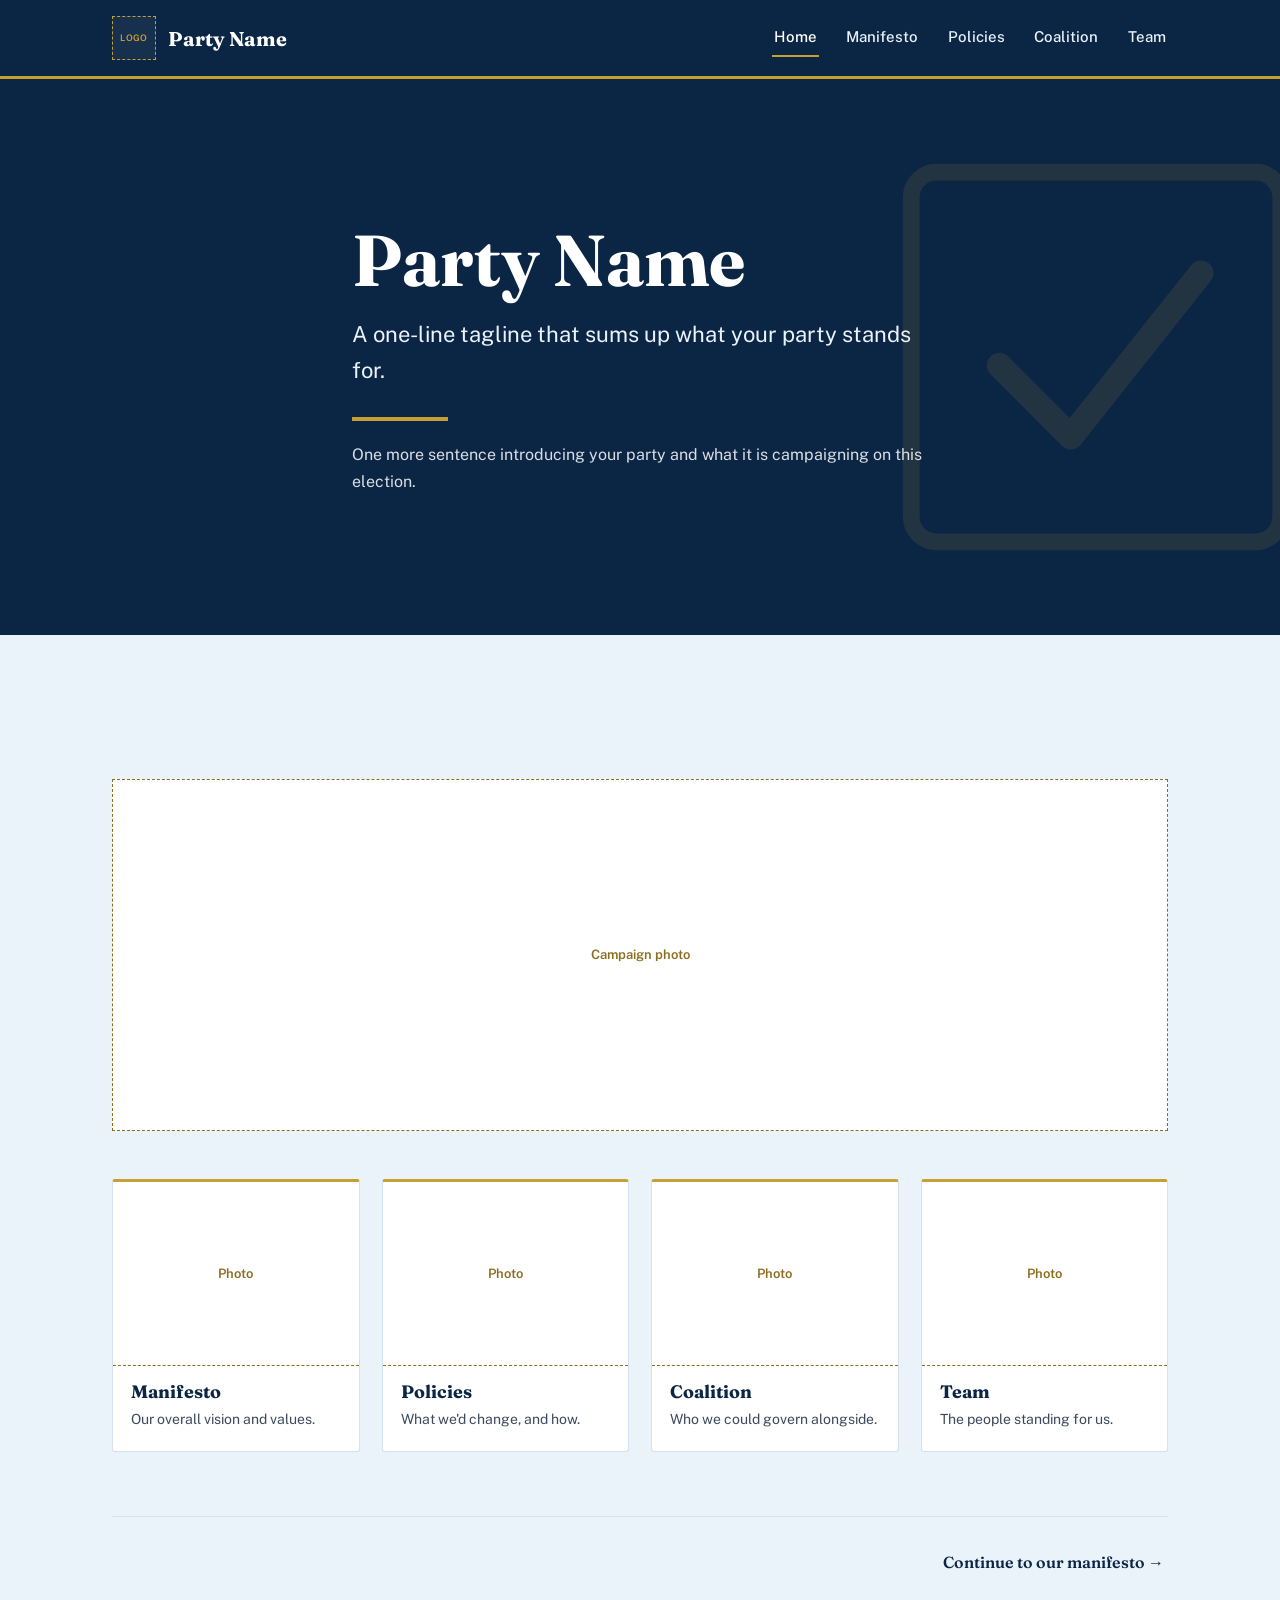
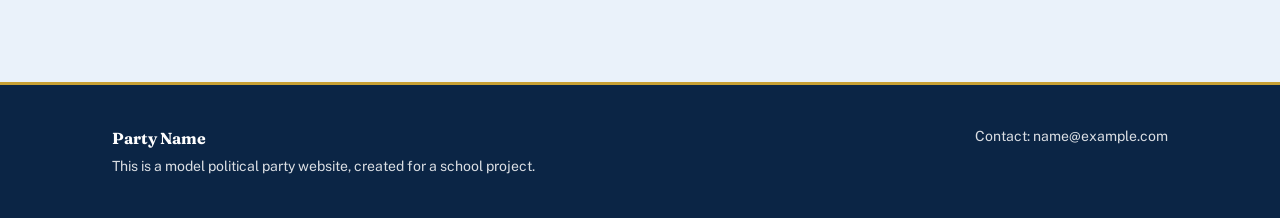
==== index.html @ 175b3098 "Add files via upload" ====
<!--
  ============================================================
  MODEL NEW ZEALAND POLITICAL PARTY WEBSITE — EDITING GUIDE
  ============================================================
  This site is now several small HTML files that share two
  files for design and behaviour:

    index.html        — Home (this file)
    manifesto.html     — Manifesto
    policies.html      — Policies
    coalition.html     — Potential coalition
    team.html          — Team
    styles.css         — colours, fonts and layout for every page
    script.js          — mobile menu, page-scroll animation

  All seven files need to sit in the same folder for the site to
  work (e.g. all seven in the root of your GitHub repository).

  HOW TO EDIT THIS SITE
  1. Open any of the five .html files above in GitHub's
     web-based editor (click the pencil icon on the file) or
     any text editor.
  2. Search for the word EDIT. Every comment starting with
     "EDIT:" sits just above a piece of placeholder text —
     type your real content over the placeholder text.
  3. Some blocks are marked "REPEATABLE". These can be copied
     and pasted to add more of the same thing (another team
     member, another coalition partner, another policy
     critique, another photo). Select the whole block named in
     the comment, copy it, paste the copy directly below the
     original, then edit the text inside your new copy.
  4. IMAGES: nothing is uploaded through the site itself. Every
     photo/logo placeholder is an empty src="" on an <img> tag.
     To add a real image, either:
       a) paste a direct image URL between the quotes, e.g.
          src="https://example.com/photo.jpg", or
       b) add an "images" folder to this same GitHub repository,
          upload your image file into it, and use a relative
          path, e.g. src="images/logo.png" or
          src="images/team/hana.jpg".
     If an image is left blank or fails to load, it is simply
     hidden (onerror="this.style.display='none'") so no broken
     image icon ever shows — the dashed placeholder frame
     underneath stays visible instead.
  5. Colours and fonts are set once, as CSS variables near the
     top of styles.css (search for :root) — change them there
     to re-theme every page at once.
  6. Do not rename the five .html files unless you also update
     the matching href="..." links in the navigation menu and
     in the "Continue to..." links at the bottom of each page —
     they are plain filenames, e.g. href="policies.html".
  ============================================================
-->
<!DOCTYPE html>
<html lang="en-NZ">
<head>
<meta charset="UTF-8">
<meta name="viewport" content="width=device-width, initial-scale=1.0">
<!-- EDIT: the text below appears in the browser tab -->
<title>Party Name — Model Political Party</title>
<!-- EDIT: short description of the site (not shown on the page itself) -->
<meta name="description" content="Model political party website, built for a school project.">
<link rel="preconnect" href="https://fonts.googleapis.com">
<link rel="preconnect" href="https://fonts.gstatic.com" crossorigin>
<link href="https://fonts.googleapis.com/css2?family=Fraunces:ital,opsz,wght@0,9..144,400;0,9..144,600;0,9..144,700;0,9..144,900;1,9..144,500&family=Public+Sans:wght@400;500;600;700&display=swap" rel="stylesheet">
<link rel="stylesheet" href="styles.css">
</head>
<body>
<a class="skip-link" href="#main">Skip to main content</a>

<!-- ============================================================
     NAVIGATION — identical block at the top of every page.
     EDIT the party name and logo once here, then copy this whole
     <header class="site-nav">...</header> block over the one in
     the other four pages so they all match.
     ============================================================ -->
<header class="site-nav">
  <div class="nav-inner">
    <a class="brand" href="index.html">
      <!-- EDIT: placeholder logo. Leave src="" blank, or add an
           image URL / relative path such as images/logo.png
           (see the image note at the top of this file). -->
      <div class="logo-frame">
        <span class="logo-fallback">LOGO</span>
        <img src="" alt="Party logo" onerror="this.style.display='none'">
      </div>
      <!-- EDIT: party name shown in the navigation bar -->
      <span class="brand-name">Party Name</span>
    </a>

    <button class="nav-toggle" type="button" aria-label="Toggle navigation menu" aria-expanded="false" aria-controls="primary-nav">
      <span class="bar"></span><span class="bar"></span><span class="bar"></span>
    </button>

    <nav aria-label="Main">
      <ul class="nav-links" id="primary-nav">
        <li><a href="index.html">Home</a></li>
        <li><a href="manifesto.html">Manifesto</a></li>
        <li><a href="policies.html">Policies</a></li>
        <li><a href="coalition.html">Coalition</a></li>
        <li><a href="team.html">Team</a></li>
      </ul>
    </nav>
  </div>
</header>

<main id="main">

  <!-- ==========================================================
       HERO
       ========================================================== -->
  <section class="hero">
    <svg class="hero-watermark" viewBox="0 0 100 100" aria-hidden="true">
      <rect x="6" y="6" width="88" height="88" rx="6" fill="none" stroke="currentColor" stroke-width="4"/>
      <path d="M27 52 L44 69 L75 30" fill="none" stroke="currentColor" stroke-width="6" stroke-linecap="round" stroke-linejoin="round"/>
    </svg>
    <div class="container hero-inner">
      <!-- EDIT: party name, shown large as the page headline -->
      <h1>Party Name</h1>
      <!-- EDIT: a one-line tagline summing up what your party stands for -->
      <p class="tagline">A one-line tagline that sums up what your party stands for.</p>
      <div class="hero-rule" aria-hidden="true"></div>
      <!-- EDIT: optional second line introducing the party and this election. Delete this paragraph if you don't need it. -->
      <p class="hero-sub">One more sentence introducing your party and what it is campaigning on this election.</p>
    </div>
  </section>

  <section class="section">
    <div class="container">
      <!-- EDIT: a wide campaign photo for the home page. See the
           image note at the top of this file. -->
      <div class="photo-frame page-banner reveal">
        <span class="frame-label">Campaign photo</span>
        <img src="" alt="Campaign photo" onerror="this.style.display='none'">
      </div>

      <!-- EDIT: this grid links to the site's other four pages.
           REPEATABLE BLOCK — if you add a whole new page to the
           site, copy one whole <a class="preview-card">...</a>
           block, paste it after the last one, then edit the
           link, image, title and one-line description inside it. -->
      <div class="preview-grid stagger">
        <a class="preview-card reveal" href="manifesto.html">
          <div class="photo-frame">
            <span class="frame-label">Photo</span>
            <img src="" alt="Manifesto photo" onerror="this.style.display='none'">
          </div>
          <div class="preview-body">
            <h3>Manifesto</h3>
            <p>Our overall vision and values.</p>
          </div>
        </a>
        <a class="preview-card reveal" href="policies.html">
          <div class="photo-frame">
            <span class="frame-label">Photo</span>
            <img src="" alt="Policies photo" onerror="this.style.display='none'">
          </div>
          <div class="preview-body">
            <h3>Policies</h3>
            <p>What we'd change, and how.</p>
          </div>
        </a>
        <a class="preview-card reveal" href="coalition.html">
          <div class="photo-frame">
            <span class="frame-label">Photo</span>
            <img src="" alt="Coalition photo" onerror="this.style.display='none'">
          </div>
          <div class="preview-body">
            <h3>Coalition</h3>
            <p>Who we could govern alongside.</p>
          </div>
        </a>
        <a class="preview-card reveal" href="team.html">
          <div class="photo-frame">
            <span class="frame-label">Photo</span>
            <img src="" alt="Team photo" onerror="this.style.display='none'">
          </div>
          <div class="preview-body">
            <h3>Team</h3>
            <p>The people standing for us.</p>
          </div>
        </a>
      </div>

      <nav class="page-flow" aria-label="Page navigation">
        <a class="next" href="manifesto.html">Continue to our manifesto &rarr;</a>
      </nav>
    </div>
  </section>

</main>

<!-- ============================================================
     FOOTER — identical block at the bottom of every page.
     ============================================================ -->
<footer class="site-footer">
  <div class="footer-inner">
    <div>
      <!-- EDIT: party name, repeated in the footer -->
      <strong>Party Name</strong>
      <!-- EDIT: short footer note -->
      <span>This is a model political party website, created for a school project.</span>
    </div>
    <div>
      <!-- EDIT: optional contact placeholder, or delete this line -->
      <span>Contact: name@example.com</span>
    </div>
  </div>
</footer>

<script src="script.js"></script>
</body>
</html>
---- styles.css ----
/* ==============================================================
   MODEL NZ POLITICAL PARTY WEBSITE — SHARED STYLES
   ==============================================================
   This one file controls the look of every page (index.html,
   manifesto.html, policies.html, coalition.html, team.html).
   Change a colour or font here and it updates the whole site.
   See index.html for the full content-editing guide.
   ============================================================== */

/* ---------- COLOUR & FONT VARIABLES ---------- */
:root{
  --navy: #0B2545;        /* primary dark navy — nav, hero, footer */
  --ink: #1B2A41;         /* body text colour */
  --gold: #C7A034;        /* accent gold — borders, icons, rules */
  --gold-dark: #8C6D1F;   /* deeper gold — text-safe on light backgrounds */
  --bg: #EAF2FA;          /* light blue page background */
  --panel: #FFFFFF;       /* white section / card background */
  --line: #D3E1F0;        /* subtle border colour on light backgrounds */
  --line-on-navy: rgba(255,255,255,0.22);
  --radius: 3px;
  --nav-height: 76px;
  --font-head: 'Fraunces', Georgia, serif;
  --font-body: 'Public Sans', Arial, sans-serif;
}

/* Smooth cross-fade when moving between pages (supporting browsers only —
   older browsers simply navigate instantly, nothing breaks). */
@view-transition{ navigation: auto; }
::view-transition-old(root), ::view-transition-new(root){
  animation-duration: 0.38s;
  animation-timing-function: cubic-bezier(.4,0,.2,1);
}

*{ box-sizing: border-box; }
html{ scroll-behavior: smooth; }
@media (prefers-reduced-motion: reduce){
  html{ scroll-behavior: auto; }
  *, *::before, *::after{
    animation-duration: 0.001ms !important;
    animation-iteration-count: 1 !important;
    transition-duration: 0.001ms !important;
    scroll-behavior: auto !important;
  }
  ::view-transition-old(root), ::view-transition-new(root){ animation: none !important; }
}

body{
  margin: 0;
  background: var(--bg);
  color: var(--ink);
  font-family: var(--font-body);
  font-size: 16px;
  line-height: 1.65;
}
h1,h2,h3,h4{ font-family: var(--font-head); color: var(--navy); margin: 0 0 0.5em; font-weight: 700; line-height: 1.15; }
p{ margin: 0 0 1em; }
a{ color: inherit; }
img{ max-width: 100%; display: block; }
ul{ margin: 0; }

:focus-visible{ outline: 2px solid var(--gold); outline-offset: 3px; }

.skip-link{
  position: absolute; left: -999px; top: 0;
  background: var(--navy); color: #fff; padding: 10px 18px;
  z-index: 1000; border-radius: 0 0 4px 0; font-weight: 600; text-decoration: none;
}
.skip-link:focus{ left: 0; }

section[id]{ scroll-margin-top: calc(var(--nav-height) + 14px); }

/* ---------- SCROLL-REVEAL (smooth fade/slide as content enters view) ---------- */
.reveal{ opacity: 0; transform: translateY(18px); transition: opacity .6s ease, transform .6s ease; }
.reveal.is-visible{ opacity: 1; transform: none; }
@media (prefers-reduced-motion: reduce){
  .reveal{ opacity: 1; transform: none; transition: none; }
}
/* staggered cascade for grids/lists — add class="stagger" to the container */
.stagger > .reveal:nth-child(1){ transition-delay: 0s; }
.stagger > .reveal:nth-child(2){ transition-delay: .07s; }
.stagger > .reveal:nth-child(3){ transition-delay: .14s; }
.stagger > .reveal:nth-child(4){ transition-delay: .21s; }
.stagger > .reveal:nth-child(5){ transition-delay: .28s; }
.stagger > .reveal:nth-child(6){ transition-delay: .35s; }

/* ============================================================
   NAVIGATION
   ============================================================ */
.site-nav{ position: sticky; top: 0; z-index: 100; background: var(--navy); border-bottom: 3px solid var(--gold); }
.nav-inner{
  max-width: 1120px; margin-inline: auto; padding-inline: clamp(20px,5vw,32px);
  height: var(--nav-height);
  display: flex; align-items: center; justify-content: space-between; gap: 16px;
}
.brand{ display: flex; align-items: center; gap: 12px; min-width: 0; text-decoration: none; }

.logo-frame{
  position: relative; width: 44px; height: 44px; flex: none;
  border: 1.5px dashed var(--gold);
  display: flex; align-items: center; justify-content: center;
  background: rgba(255,255,255,0.05);
}
.logo-frame .logo-fallback{ font-size: 9px; letter-spacing: 0.04em; color: var(--gold); font-weight: 600; }
.logo-frame img{ position: absolute; inset: 0; width: 100%; height: 100%; object-fit: contain; background: #fff; }

.brand-name{
  font-family: var(--font-head); font-weight: 700; color: #fff;
  font-size: clamp(16px,2.4vw,20px); white-space: nowrap; overflow: hidden; text-overflow: ellipsis;
}

.nav-toggle{ display: none; }

.nav-links{ list-style: none; display: flex; gap: clamp(10px,2vw,28px); margin: 0; padding: 0; }
.nav-links a{
  display: inline-block; text-decoration: none; color: #EAF2FA; font-weight: 500; font-size: 15px;
  padding: 6px 2px; border-bottom: 2px solid transparent; transition: border-color .2s ease, color .2s ease;
}
.nav-links a:hover, .nav-links a:focus-visible{ border-bottom-color: var(--gold); color: #fff; }
.nav-links a.current{ color: #fff; border-bottom-color: var(--gold); }

@media (max-width: 760px){
  .nav-toggle{
    display: flex; flex-direction: column; justify-content: center; align-items: center; gap: 5px;
    width: 36px; height: 36px; background: none; border: none; cursor: pointer; padding: 0;
  }
  .nav-toggle .bar{ width: 22px; height: 2px; background: #fff; display: block; transition: transform .2s ease, opacity .2s ease; }
  .nav-links{
    position: absolute; top: var(--nav-height); left: 0; right: 0;
    background: var(--navy); flex-direction: column; gap: 0;
    max-height: 0; overflow: hidden; border-bottom: 0 solid var(--gold);
    transition: max-height 0.3s ease;
  }
  .nav-links.open{ max-height: 360px; border-bottom-width: 3px; }
  .nav-links a{ display: block; padding: 14px clamp(20px,5vw,32px); border-bottom: 1px solid var(--line-on-navy); }
}

/* ============================================================
   SHARED LAYOUT / HEADINGS
   ============================================================ */
.section{ padding-block: clamp(56px,8vw,96px); }
.section-white{ background: var(--panel); }
.container{ max-width: 1120px; margin-inline: auto; padding-inline: clamp(20px,5vw,32px); }

.section-heading{ display: flex; align-items: center; gap: 12px; margin-bottom: 1.2em; }
.section-heading.spaced-top{ margin-top: 2.6em; }
.mark-icon{ width: 26px; height: 26px; color: var(--gold); flex: none; }
.section-heading h2{ margin: 0; font-size: clamp(24px,3.4vw,34px); }

/* ============================================================
   IMAGE PLACEHOLDER FRAMES
   (empty src="" + onerror hides broken-image icon — see index.html
   for how to add a real photo)
   ============================================================ */
.photo-frame{
  position: relative; background: var(--panel); border: 1.5px dashed var(--gold-dark);
  display: flex; align-items: center; justify-content: center; overflow: hidden;
}
.photo-frame .frame-label{ font-size: 13px; color: var(--gold-dark); font-weight: 600; text-align: center; padding: 0 10px; }
.photo-frame img{ position: absolute; inset: 0; width: 100%; height: 100%; object-fit: cover; transition: transform .5s ease; }
.photo-frame:hover img{ transform: scale(1.04); }

/* full-width banner used near the top of every content page */
.page-banner{ aspect-ratio: 21/7; margin-block: clamp(28px,5vw,48px); }
@media (max-width: 640px){ .page-banner{ aspect-ratio: 4/3; } }

/* small square/rectangle image used inside a card */
.card-media{ margin-bottom: 14px; }

/* ============================================================
   PAGE HEADER (top banner on every page except Home)
   ============================================================ */
.page-header{ position: relative; background: var(--navy); color: #fff; overflow: hidden; padding-block: clamp(44px,7vw,80px); }
.page-header .container{ display: flex; align-items: center; gap: 14px; }
.page-header .mark-icon{ color: var(--gold); width: 30px; height: 30px; }
.page-header h1{ color: #fff; margin: 0; font-size: clamp(30px,4.4vw,46px); }

/* ============================================================
   HERO (Home page only)
   ============================================================ */
.hero{ position: relative; background: var(--navy); color: #fff; overflow: hidden; padding-block: clamp(72px,12vw,140px); }
.hero-watermark{
  position: absolute; right: clamp(-30px,-2vw,10px); top: 50%; transform: translateY(-50%);
  width: clamp(220px,34vw,420px); height: auto; color: var(--gold); opacity: 0.12; pointer-events: none;
}
.hero-inner{ position: relative; max-width: 640px; }
.hero h1{ color: #fff; font-size: clamp(40px,7vw,72px); margin-bottom: 0.2em; }
.hero .tagline{ font-size: clamp(18px,2.4vw,22px); color: #EAF2FA; max-width: 46ch; margin-bottom: 1.3em; font-weight: 400; }
.hero-rule{ width: 96px; height: 4px; background: var(--gold); margin-bottom: 1.3em; }
.hero .hero-sub{ color: rgba(255,255,255,0.85); max-width: 58ch; font-size: 16px; margin-bottom: 0; }

/* ============================================================
   HOME — explore grid linking to the other pages
   ============================================================ */
.preview-grid{ display: grid; grid-template-columns: repeat(auto-fill,minmax(230px,1fr)); gap: 22px; }
.preview-card{
  display: block; text-decoration: none; color: inherit;
  background: var(--panel); border: 1px solid var(--line); border-top: 3px solid var(--gold);
  border-radius: var(--radius); overflow: hidden;
  transition: transform .25s ease, box-shadow .25s ease, border-color .25s ease;
}
.preview-card:hover, .preview-card:focus-visible{
  transform: translateY(-4px); box-shadow: 0 10px 24px rgba(11,37,69,0.14); border-top-color: var(--gold-dark);
}
.preview-card .photo-frame{ aspect-ratio: 4/3; border-width: 0 0 1px 0; border-radius: 0; }
.preview-card .preview-body{ padding: 16px 18px 20px; }
.preview-card h3{ font-size: 18px; margin-bottom: 0.3em; }
.preview-card p{ font-size: 14px; margin: 0; opacity: 0.85; }

/* ============================================================
   MANIFESTO
   ============================================================ */
.prose{ max-width: 68ch; border-left: 3px solid var(--gold); padding-left: clamp(16px,3vw,28px); margin-bottom: 2.4em; }
.prose p{ font-size: 17px; margin: 0; }

.manifesto-block{ display: flex; gap: clamp(20px,4vw,32px); align-items: center; margin-bottom: 2.6em; max-width: 78ch; }
.manifesto-block:nth-child(even){ flex-direction: row-reverse; }
.manifesto-block .manifesto-image{ flex: 0 0 38%; aspect-ratio: 4/3; margin: 0; }
.manifesto-block p{ flex: 1; margin: 0; font-size: 17px; }
@media (max-width: 700px){
  .manifesto-block, .manifesto-block:nth-child(even){ flex-direction: column; }
  .manifesto-block .manifesto-image{ flex: none; width: 100%; }
}

/* ============================================================
   POLICIES
   ============================================================ */
.critique-list{ display: grid; gap: 18px; margin-bottom: 0.5em; }
.critique{
  display: flex; flex-wrap: wrap; gap: 16px; align-items: flex-start;
  background: var(--bg); border: 1px solid var(--line); border-left: 4px solid var(--gold-dark);
  padding: 20px 24px; border-radius: var(--radius);
}
.critique .card-media{ width: 72px; height: 72px; flex: none; margin: 0; }
.critique .critique-body{ flex: 1 1 220px; min-width: 0; }
.critique-label{ font-weight: 700; color: var(--navy); font-size: 13px; margin-bottom: 0.2em; }
.critique-text{ margin-bottom: 1em; }
.critique-text:last-child{ margin-bottom: 0; }
@media (max-width: 480px){
  .critique .card-media{ width: 100%; height: auto; aspect-ratio: 16/9; }
}

.policy-card{ border: 1px solid var(--line); border-radius: var(--radius); background: var(--bg); overflow: hidden; margin-bottom: 20px; }
.policy-card .card-media{ margin: 0; border-radius: 0; border-width: 0 0 1px 0; aspect-ratio: 21/8; }
.policy-area summary{
  list-style: none; cursor: pointer; padding: 18px 24px;
  display: flex; align-items: center; justify-content: space-between; gap: 12px;
  font-family: var(--font-head); font-weight: 700; color: var(--navy); font-size: 19px;
}
.policy-area summary::-webkit-details-marker{ display: none; }
.policy-area summary .toggle-mark{ font-family: var(--font-body); font-size: 24px; color: var(--gold-dark); flex: none; line-height: 1; }
.policy-area summary .toggle-mark::after{ content: "+"; }
.policy-area[open] summary .toggle-mark::after{ content: "\2013"; }
.policy-area[open] summary{ border-bottom: 1px solid var(--line); }
.policy-content{ padding: 4px 24px 24px; }
.policy-content h4{
  font-family: var(--font-body); font-size: 14px; letter-spacing: 0.01em;
  color: var(--gold-dark); margin-top: 1.3em; margin-bottom: 0.3em; font-weight: 700;
}
.policy-content h4:first-of-type{ margin-top: 0.6em; }
.policy-content p{ font-size: 15.5px; }

/* ============================================================
   COALITION
   ============================================================ */
.coalition-grid{ display: grid; grid-template-columns: repeat(auto-fill,minmax(260px,1fr)); gap: 22px; }
.coalition-card{
  background: var(--panel); border: 1px solid var(--line); border-top: 3px solid var(--gold);
  padding: 22px 22px 24px; border-radius: var(--radius);
  transition: transform .25s ease, box-shadow .25s ease;
}
.coalition-card:hover{ transform: translateY(-3px); box-shadow: 0 10px 22px rgba(11,37,69,0.1); }
.coalition-card .card-media{ width: 64px; height: 64px; }
.coalition-card h3{ font-size: 19px; margin-bottom: 0.4em; }
.coalition-card p{ font-size: 15px; margin: 0; }

/* ============================================================
   TEAM
   ============================================================ */
.photo-strip{ display: flex; gap: 14px; overflow-x: auto; padding-bottom: 10px; margin-bottom: 3em; }
.strip-frame{ flex: none; width: clamp(140px,22vw,190px); }
.strip-frame .photo-frame{ aspect-ratio: 4/3; }
.frame-caption{ font-size: 12px; color: var(--navy); opacity: 0.7; margin-top: 6px; text-align: center; }

.team-grid{ display: grid; grid-template-columns: repeat(auto-fill,minmax(230px,1fr)); gap: 26px; }
.team-card{ background: var(--bg); border: 1px solid var(--line); padding: 20px; border-radius: var(--radius); transition: transform .25s ease, box-shadow .25s ease; }
.team-card:hover{ transform: translateY(-3px); box-shadow: 0 10px 22px rgba(11,37,69,0.1); }
.team-card .photo-frame{ aspect-ratio: 1/1; margin-bottom: 14px; }
.team-card h3{ font-size: 18px; margin-bottom: 0.15em; }
.team-card .role{ font-weight: 600; color: var(--gold-dark); font-size: 13px; margin-bottom: 0.6em; }
.team-card .bio{ font-size: 14.5px; margin: 0; }

/* ============================================================
   PAGE FLOW (prev / next links at the bottom of each page)
   ============================================================ */
.page-flow{
  display: flex; justify-content: space-between; gap: 16px; flex-wrap: wrap;
  margin-top: clamp(40px,6vw,64px); padding-top: 24px; border-top: 1px solid var(--line);
}
.page-flow a{
  text-decoration: none; color: var(--navy); font-weight: 600; font-family: var(--font-head); font-size: 16px;
  padding: 8px 4px; border-bottom: 2px solid transparent; transition: border-color .2s ease, color .2s ease;
}
.page-flow a:hover, .page-flow a:focus-visible{ border-bottom-color: var(--gold); color: var(--gold-dark); }
.page-flow .next{ margin-left: auto; text-align: right; }

/* ============================================================
   FOOTER
   ============================================================ */
.site-footer{ background: var(--navy); color: rgba(255,255,255,0.85); padding-block: 40px; border-top: 3px solid var(--gold); }
.footer-inner{
  max-width: 1120px; margin-inline: auto; padding-inline: clamp(20px,5vw,32px);
  display: flex; flex-wrap: wrap; justify-content: space-between; gap: 14px; font-size: 14px;
}
.footer-inner strong{ display: block; color: #fff; font-family: var(--font-head); font-size: 16px; margin-bottom: 4px; }
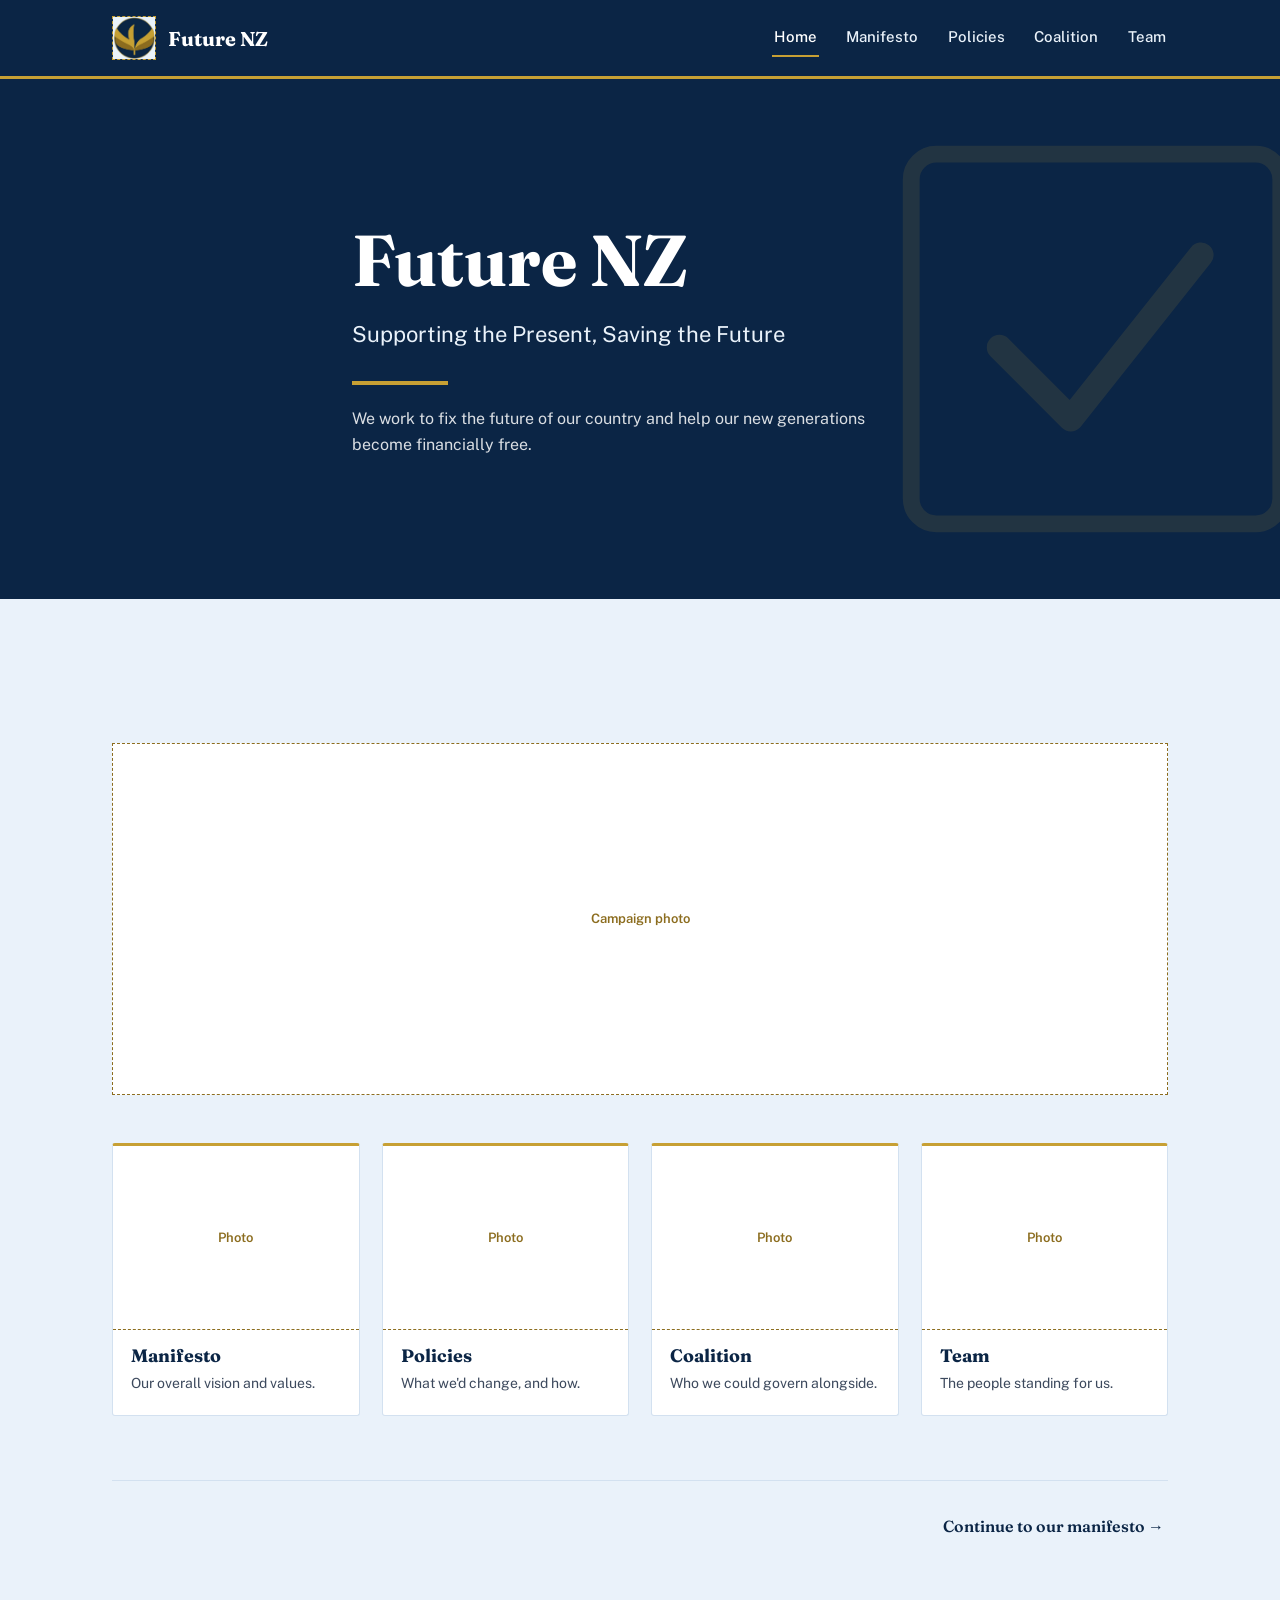
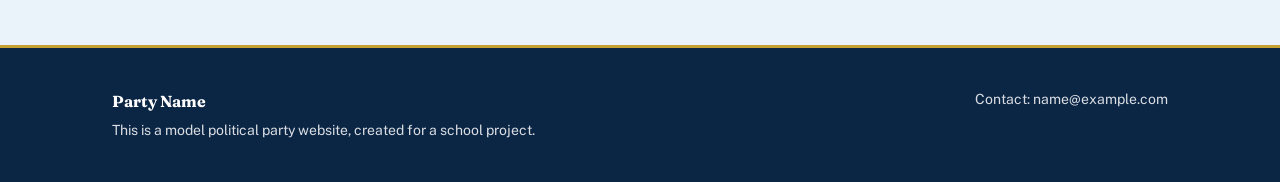
==== commit fe5f9615: "Update party name and tagline in index.html" ====
--- a/index.html
+++ b/index.html
@@ -82,10 +82,10 @@
            (see the image note at the top of this file). -->
       <div class="logo-frame">
         <span class="logo-fallback">LOGO</span>
-        <img src="" alt="Party logo" onerror="this.style.display='none'">
+        <img src="Screenshot 2026-09-14 173717.png" alt="Party logo" onerror="this.style.display='none'">
       </div>
       <!-- EDIT: party name shown in the navigation bar -->
-      <span class="brand-name">Party Name</span>
+      <span class="brand-name">Future NZ</span>
     </a>
 
     <button class="nav-toggle" type="button" aria-label="Toggle navigation menu" aria-expanded="false" aria-controls="primary-nav">
@@ -116,12 +116,12 @@
     </svg>
     <div class="container hero-inner">
       <!-- EDIT: party name, shown large as the page headline -->
-      <h1>Party Name</h1>
+      <h1>Future NZ</h1>
       <!-- EDIT: a one-line tagline summing up what your party stands for -->
-      <p class="tagline">A one-line tagline that sums up what your party stands for.</p>
+      <p class="tagline">Supporting the Present, Saving the Future</p>
       <div class="hero-rule" aria-hidden="true"></div>
       <!-- EDIT: optional second line introducing the party and this election. Delete this paragraph if you don't need it. -->
-      <p class="hero-sub">One more sentence introducing your party and what it is campaigning on this election.</p>
+      <p class="hero-sub">We work to fix the future of our country and help our new generations become financially free.</p>
     </div>
   </section>
 
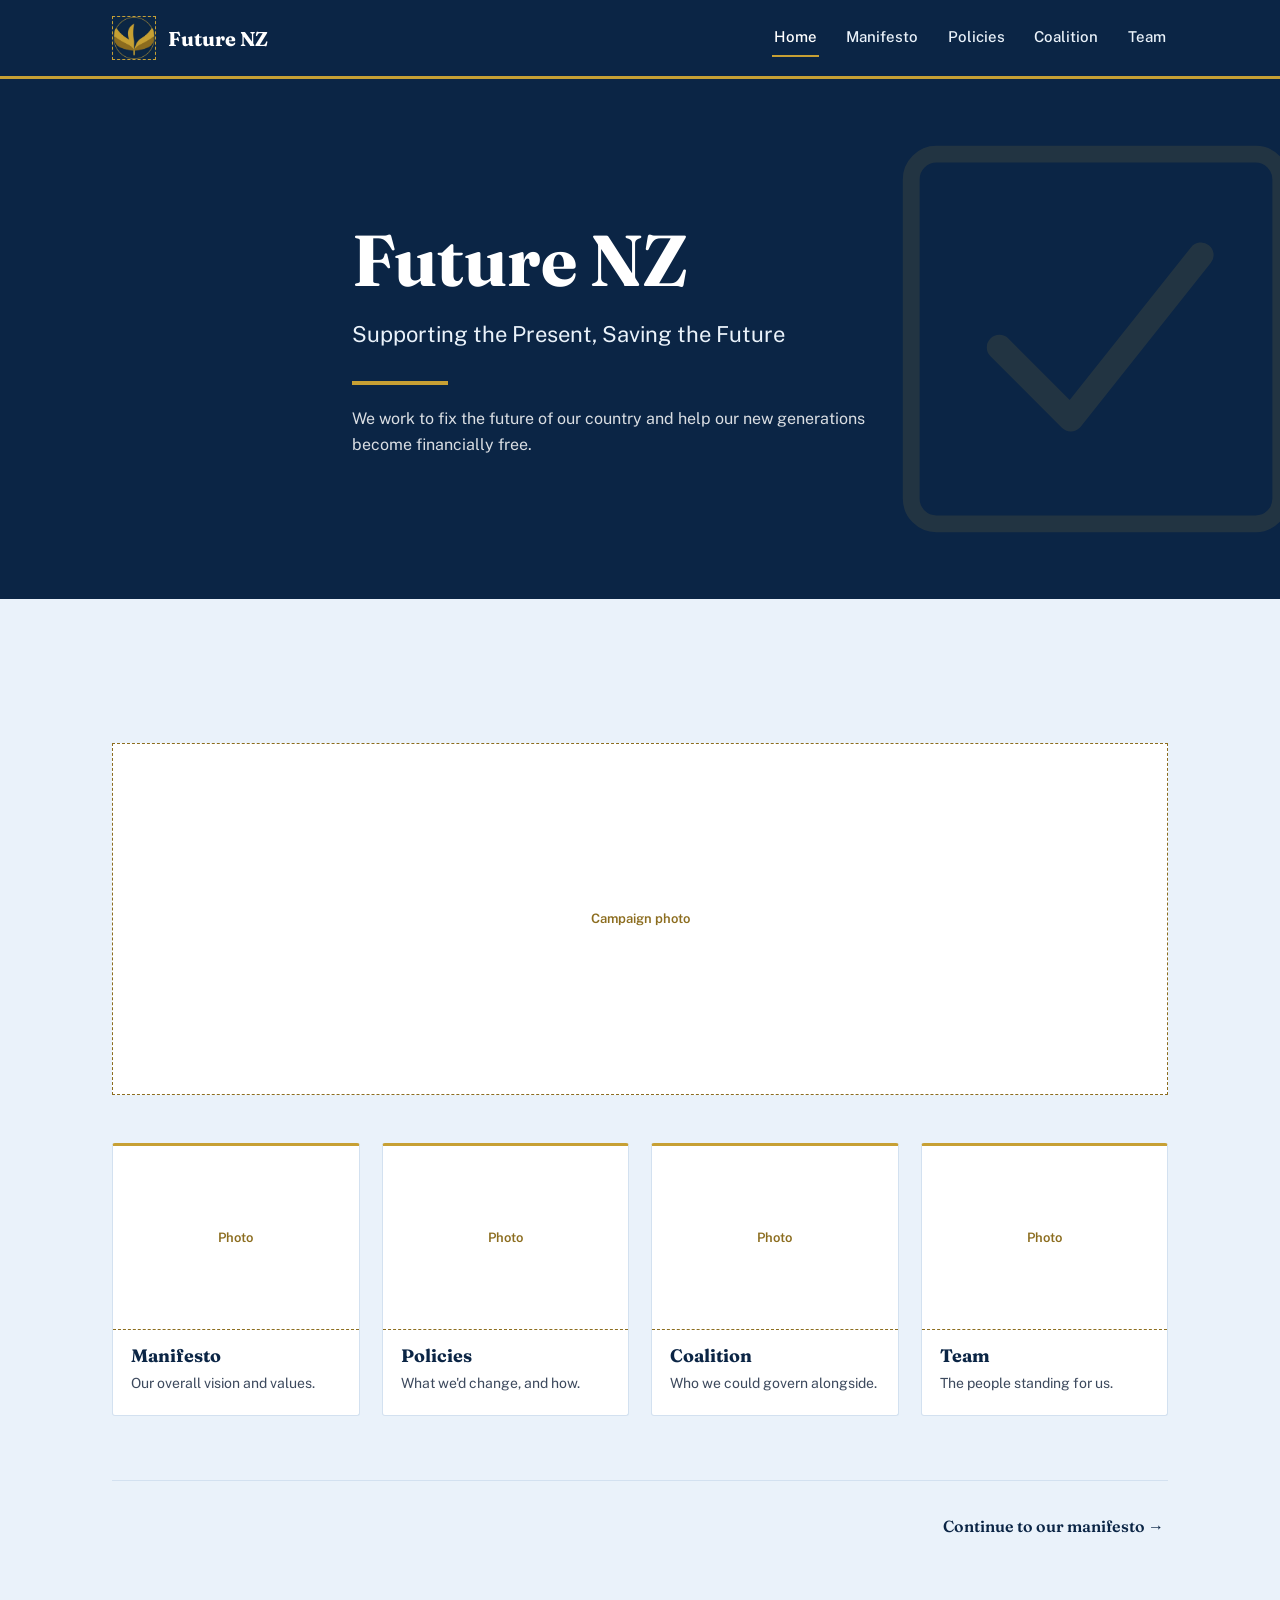
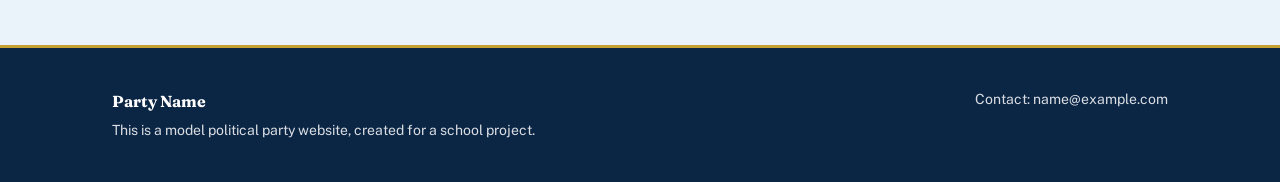
==== commit 08dad982: "Update logo image source in index.html" ====
--- a/index.html
+++ b/index.html
@@ -82,7 +82,7 @@
            (see the image note at the top of this file). -->
       <div class="logo-frame">
         <span class="logo-fallback">LOGO</span>
-        <img src="Screenshot 2026-09-14 173717.png" alt="Party logo" onerror="this.style.display='none'">
+        <img src="Screenshot 2026-09-14 175453.png" alt="Party logo" onerror="this.style.display='none'">
       </div>
       <!-- EDIT: party name shown in the navigation bar -->
       <span class="brand-name">Future NZ</span>
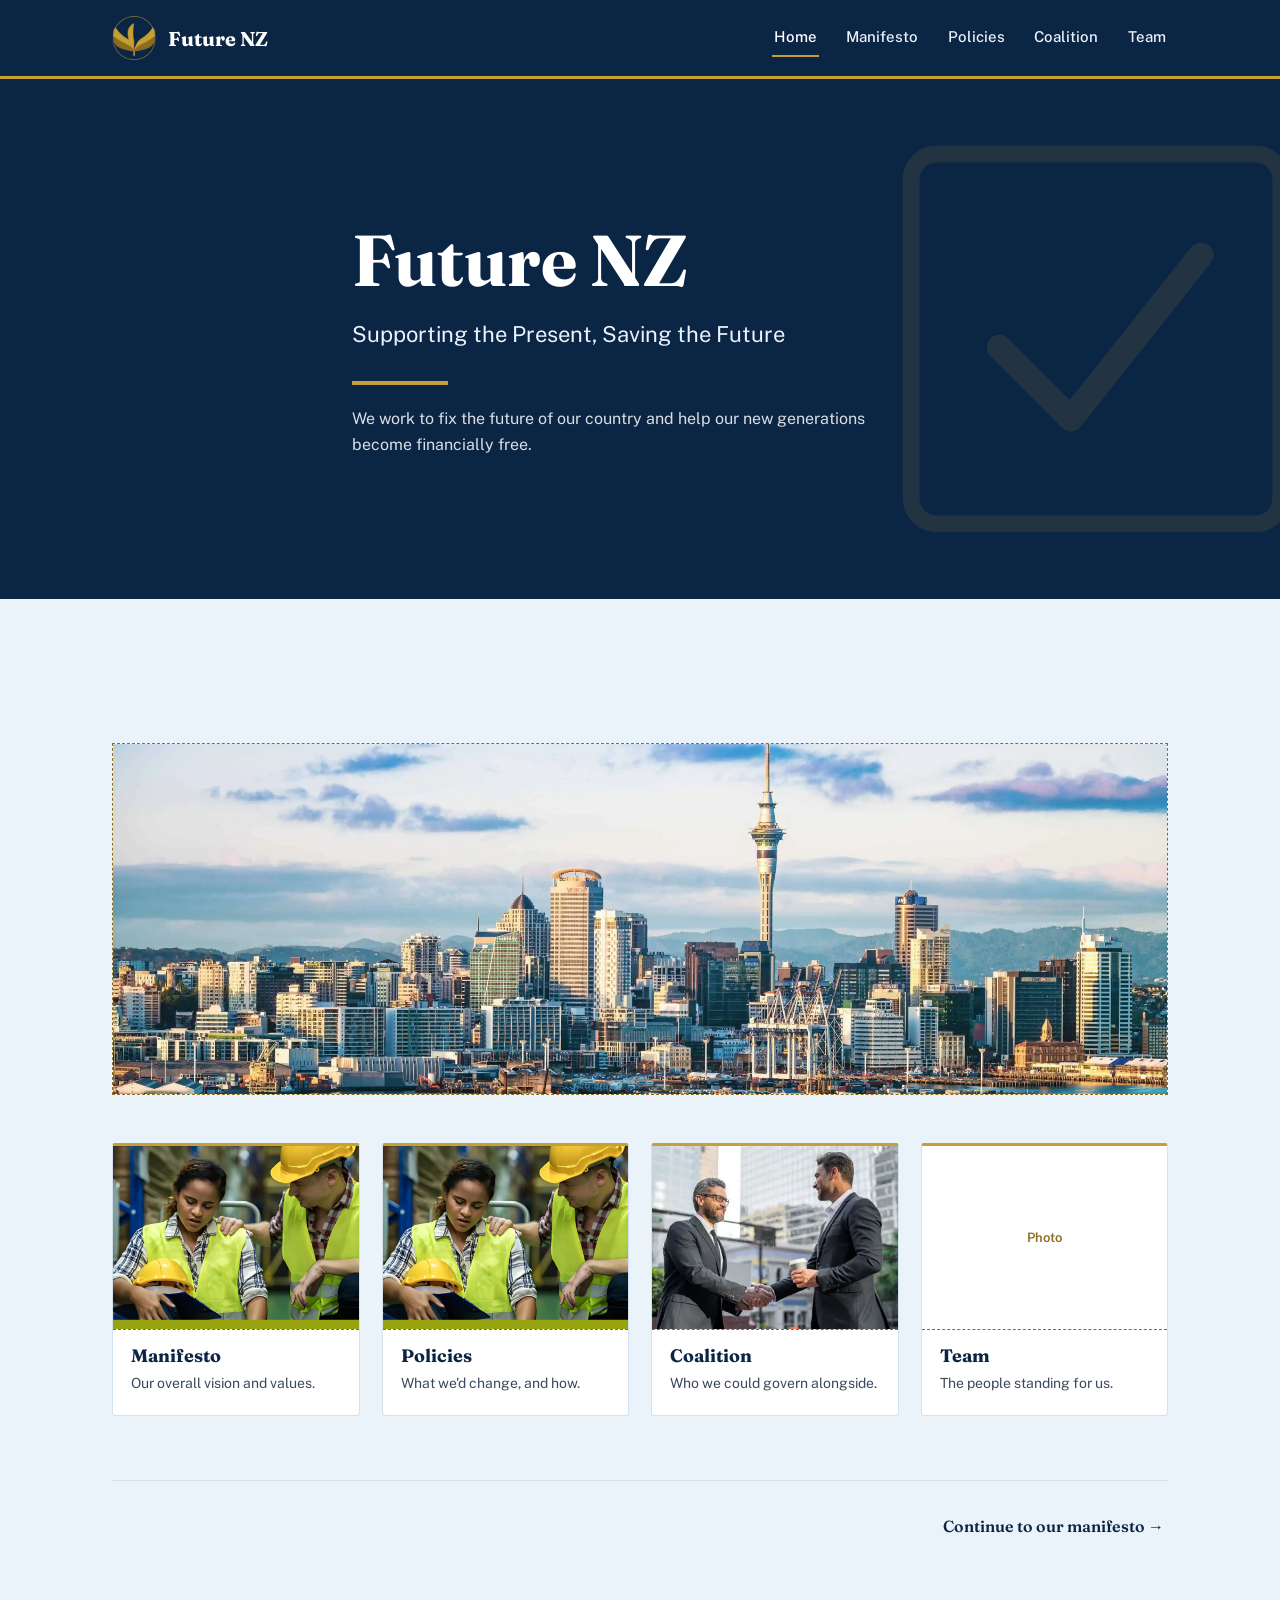
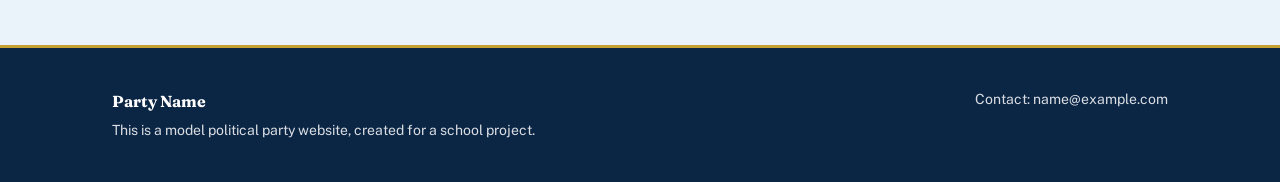
==== commit 085e8b56: "Update image sources in index.html" ====
--- a/index.html
+++ b/index.html
@@ -131,7 +131,7 @@
            image note at the top of this file. -->
       <div class="photo-frame page-banner reveal">
         <span class="frame-label">Campaign photo</span>
-        <img src="" alt="Campaign photo" onerror="this.style.display='none'">
+        <img src="Auckland-skyline.webp" alt="Campaign photo" onerror="this.style.display='none'">
       </div>
 
       <!-- EDIT: this grid links to the site's other four pages.
@@ -143,7 +143,7 @@
         <a class="preview-card reveal" href="manifesto.html">
           <div class="photo-frame">
             <span class="frame-label">Photo</span>
-            <img src="" alt="Manifesto photo" onerror="this.style.display='none'">
+            <img src="workers 10 sste.jpg" alt="Manifesto photo" onerror="this.style.display='none'">
           </div>
           <div class="preview-body">
             <h3>Manifesto</h3>
@@ -153,7 +153,7 @@
         <a class="preview-card reveal" href="policies.html">
           <div class="photo-frame">
             <span class="frame-label">Photo</span>
-            <img src="" alt="Policies photo" onerror="this.style.display='none'">
+            <img src="workers 10 sste.jpg" alt="Policies photo" onerror="this.style.display='none'">
           </div>
           <div class="preview-body">
             <h3>Policies</h3>
@@ -163,7 +163,7 @@
         <a class="preview-card reveal" href="coalition.html">
           <div class="photo-frame">
             <span class="frame-label">Photo</span>
-            <img src="" alt="Coalition photo" onerror="this.style.display='none'">
+            <img src="shaking hands 10SSTE.webp" alt="Coalition photo" onerror="this.style.display='none'">
           </div>
           <div class="preview-body">
             <h3>Coalition</h3>
--- a/styles.css
+++ b/styles.css
@@ -96,12 +96,11 @@
 
 .logo-frame{
   position: relative; width: 44px; height: 44px; flex: none;
-  border: 1.5px dashed var(--gold);
   display: flex; align-items: center; justify-content: center;
-  background: rgba(255,255,255,0.05);
+  background: #0B2545;
 }
 .logo-frame .logo-fallback{ font-size: 9px; letter-spacing: 0.04em; color: var(--gold); font-weight: 600; }
-.logo-frame img{ position: absolute; inset: 0; width: 100%; height: 100%; object-fit: contain; background: #fff; }
+.logo-frame img{ position: absolute; inset: 0; width: 100%; height: 100%; object-fit: contain; background: #0B2545; }
 
 .brand-name{
   font-family: var(--font-head); font-weight: 700; color: #fff;
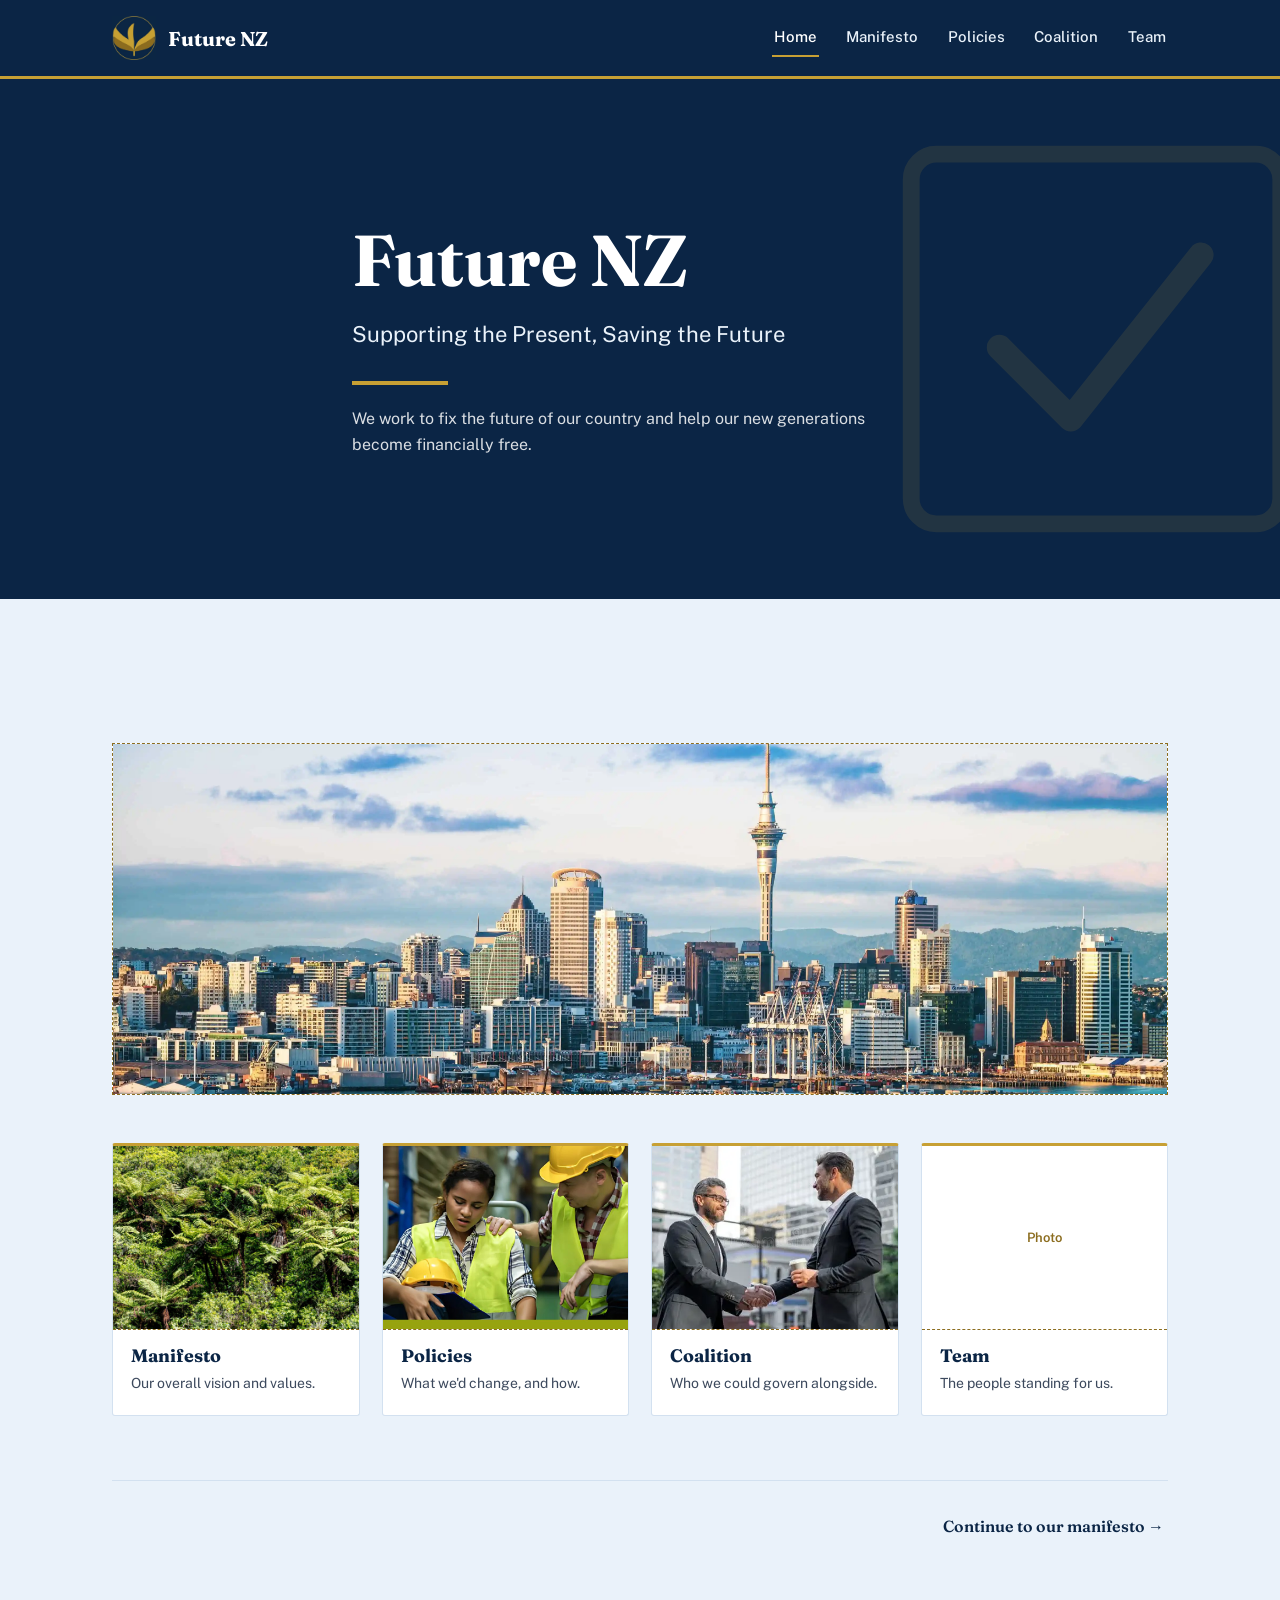
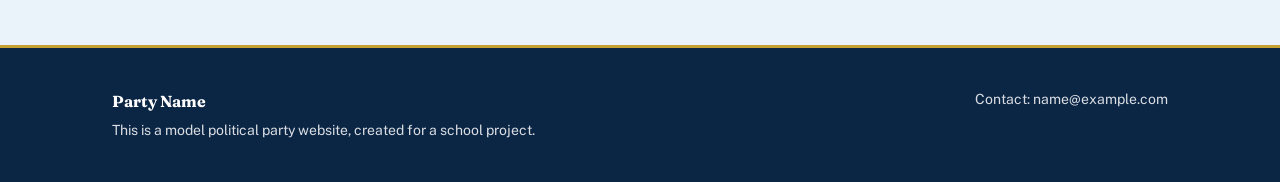
==== commit c2a0f03f: "Update image source in index.html" ====
--- a/index.html
+++ b/index.html
@@ -143,7 +143,7 @@
         <a class="preview-card reveal" href="manifesto.html">
           <div class="photo-frame">
             <span class="frame-label">Photo</span>
-            <img src="workers 10 sste.jpg" alt="Manifesto photo" onerror="this.style.display='none'">
+            <img src="trees 10SSTE.jpg" alt="Manifesto photo" onerror="this.style.display='none'">
           </div>
           <div class="preview-body">
             <h3>Manifesto</h3>
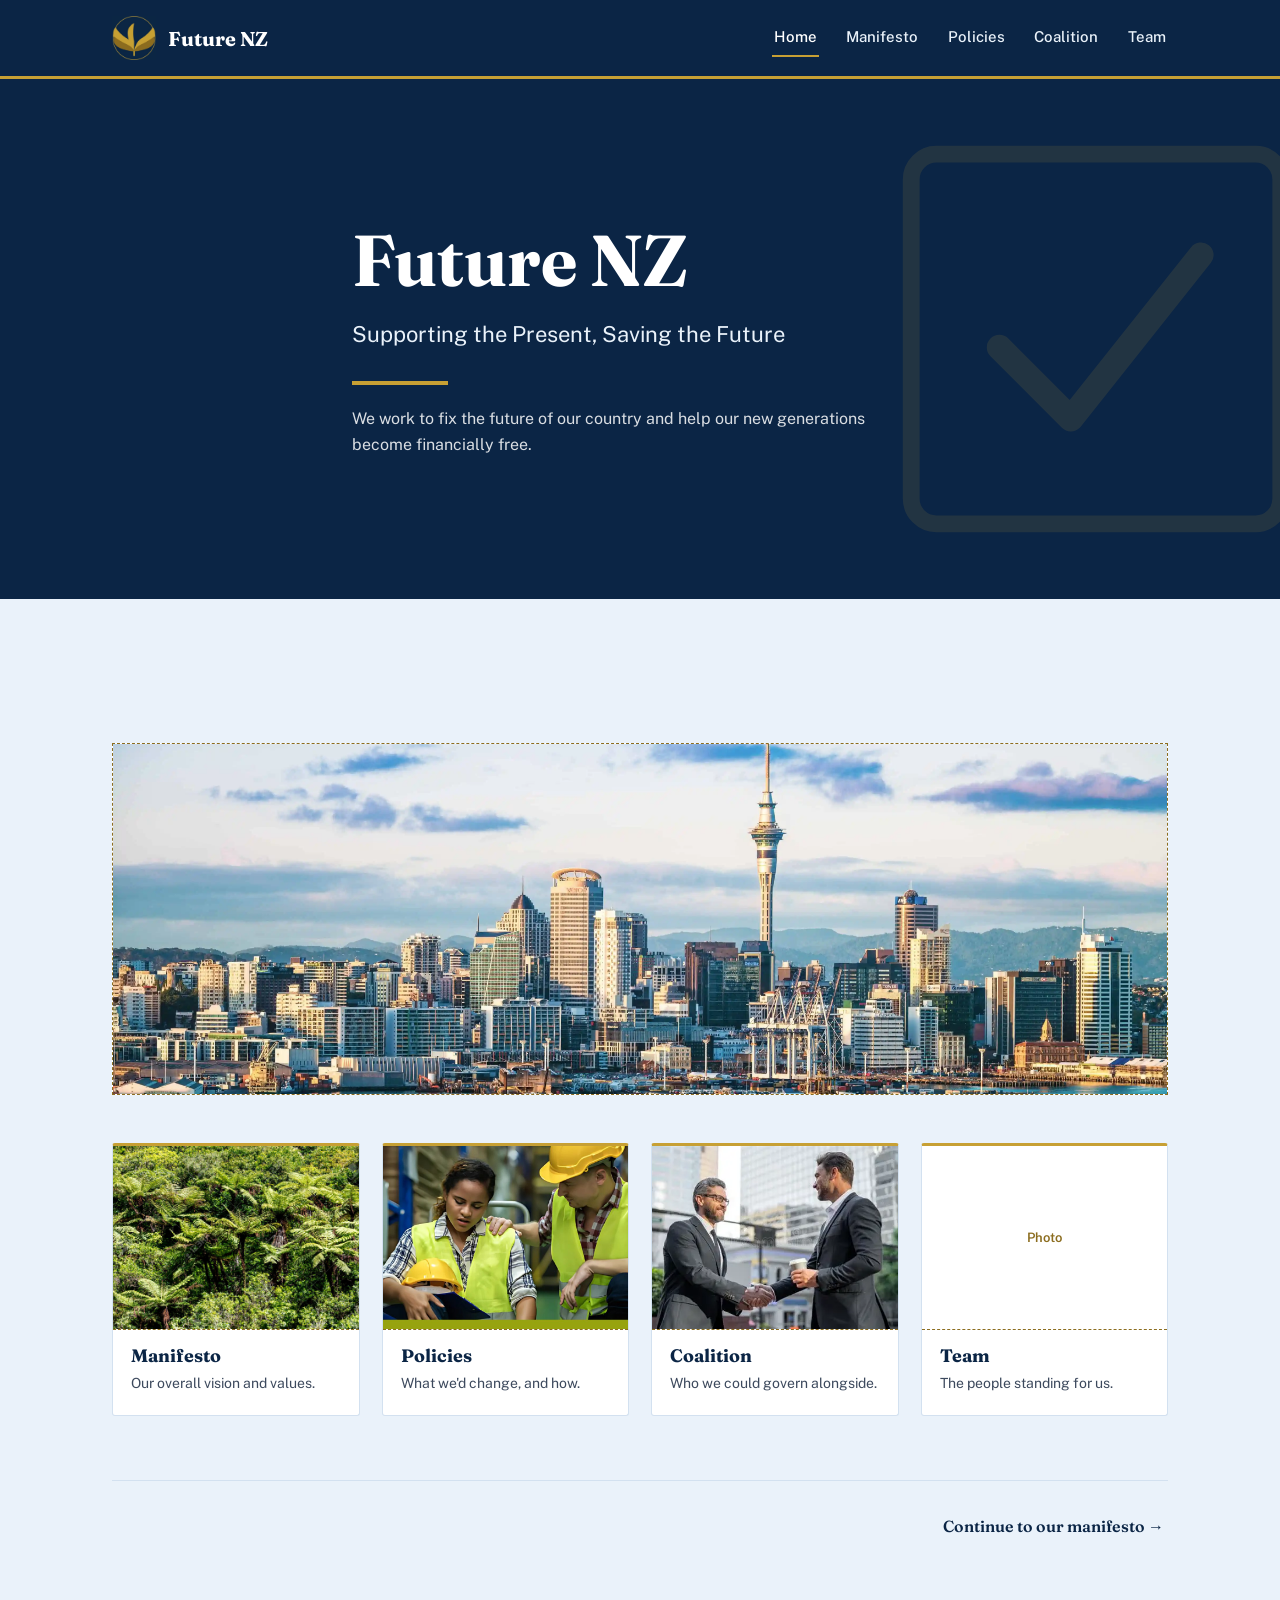
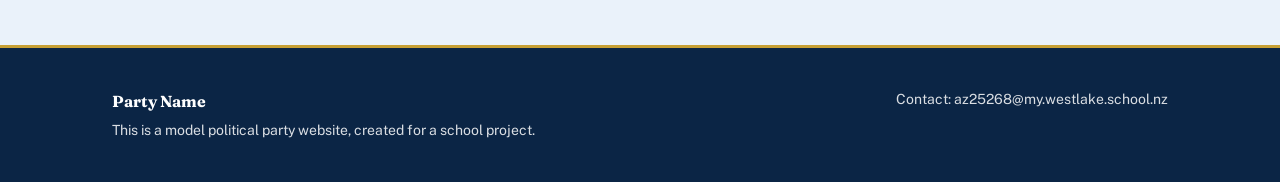
==== commit 85e2f8f4: "Update index.html" ====
--- a/index.html
+++ b/index.html
@@ -203,7 +203,7 @@
     </div>
     <div>
       <!-- EDIT: optional contact placeholder, or delete this line -->
-      <span>Contact: name@example.com</span>
+      <span>Contact: az25268@my.westlake.school.nz</span>
     </div>
   </div>
 </footer>
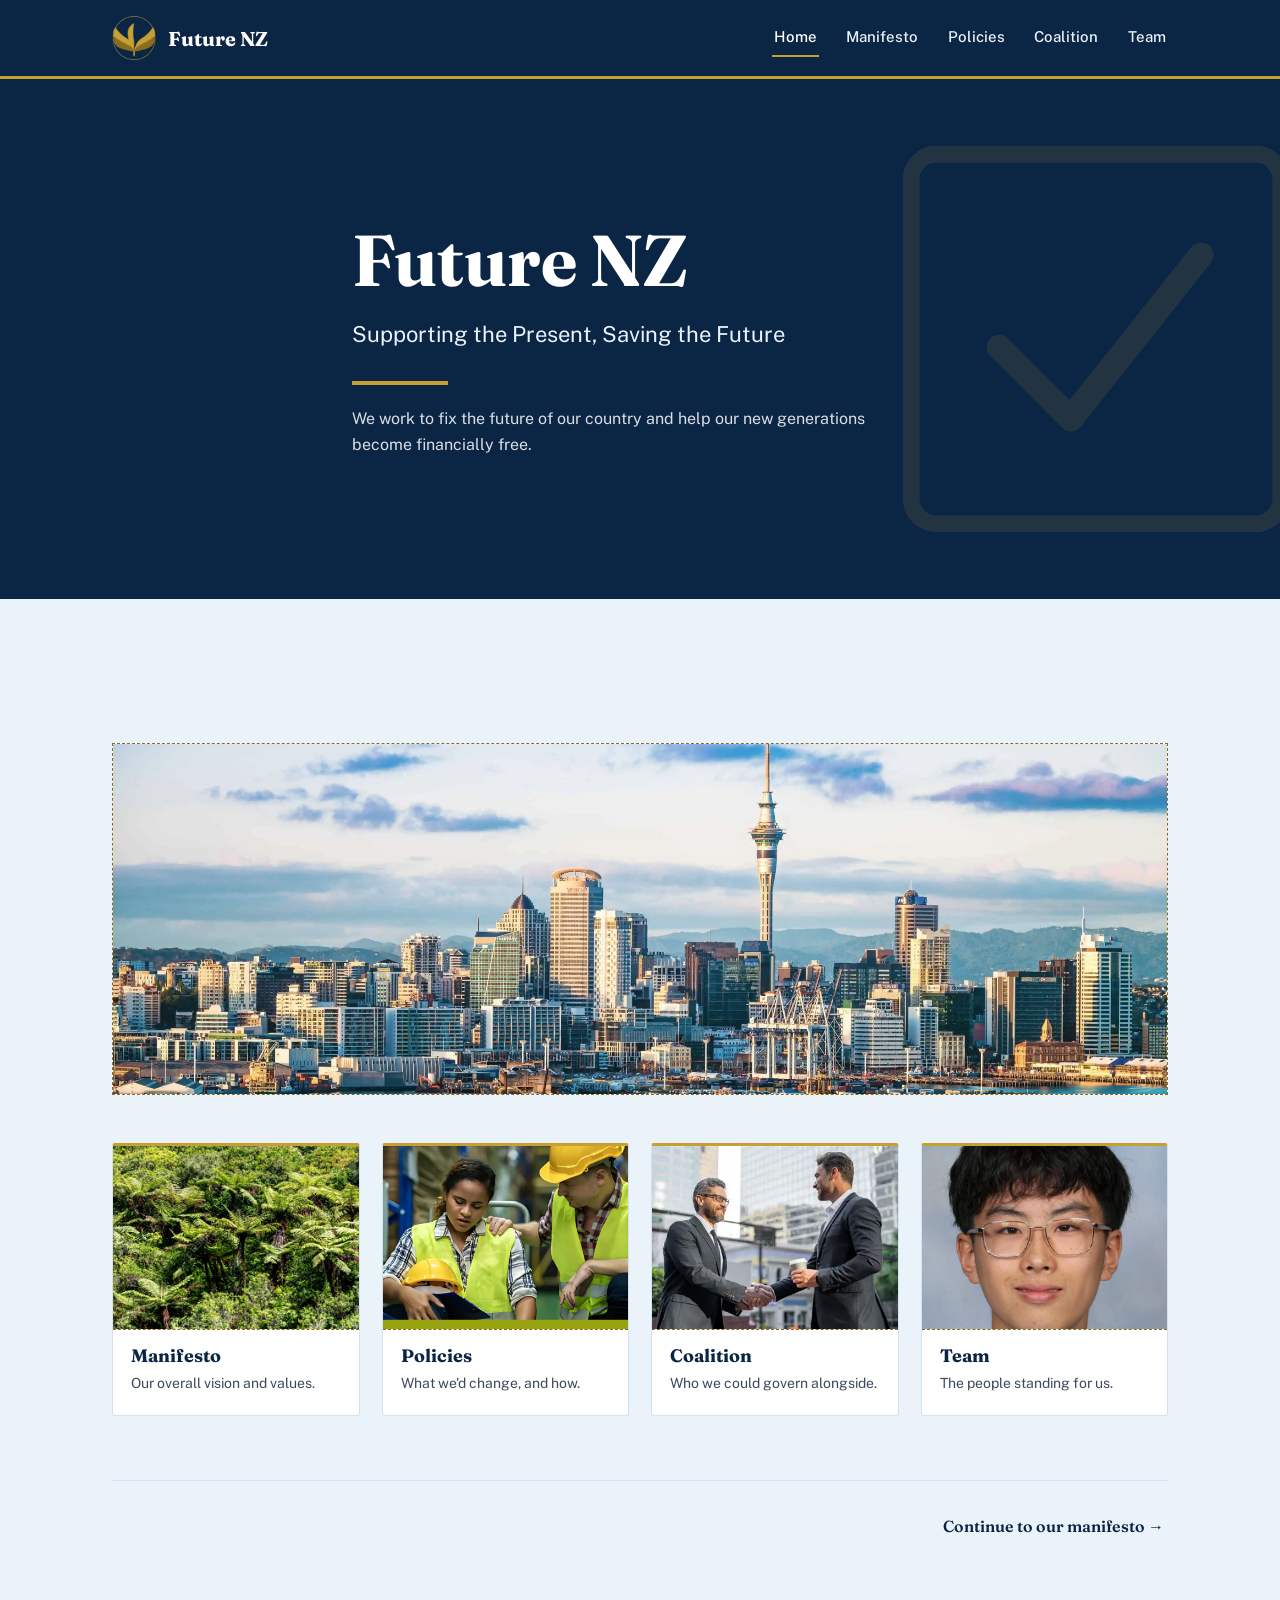
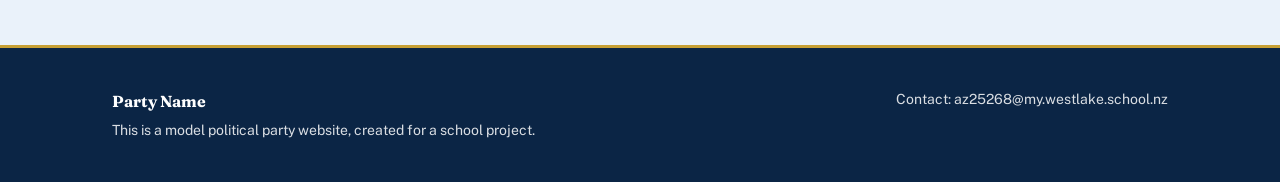
==== commit 1e4a548c: "Update index.html" ====
--- a/index.html
+++ b/index.html
@@ -173,7 +173,7 @@
         <a class="preview-card reveal" href="team.html">
           <div class="photo-frame">
             <span class="frame-label">Photo</span>
-            <img src="" alt="Team photo" onerror="this.style.display='none'">
+            <img src="Screenshot 2026-09-14 215021.png" alt="Team photo" onerror="this.style.display='none'">
           </div>
           <div class="preview-body">
             <h3>Team</h3>
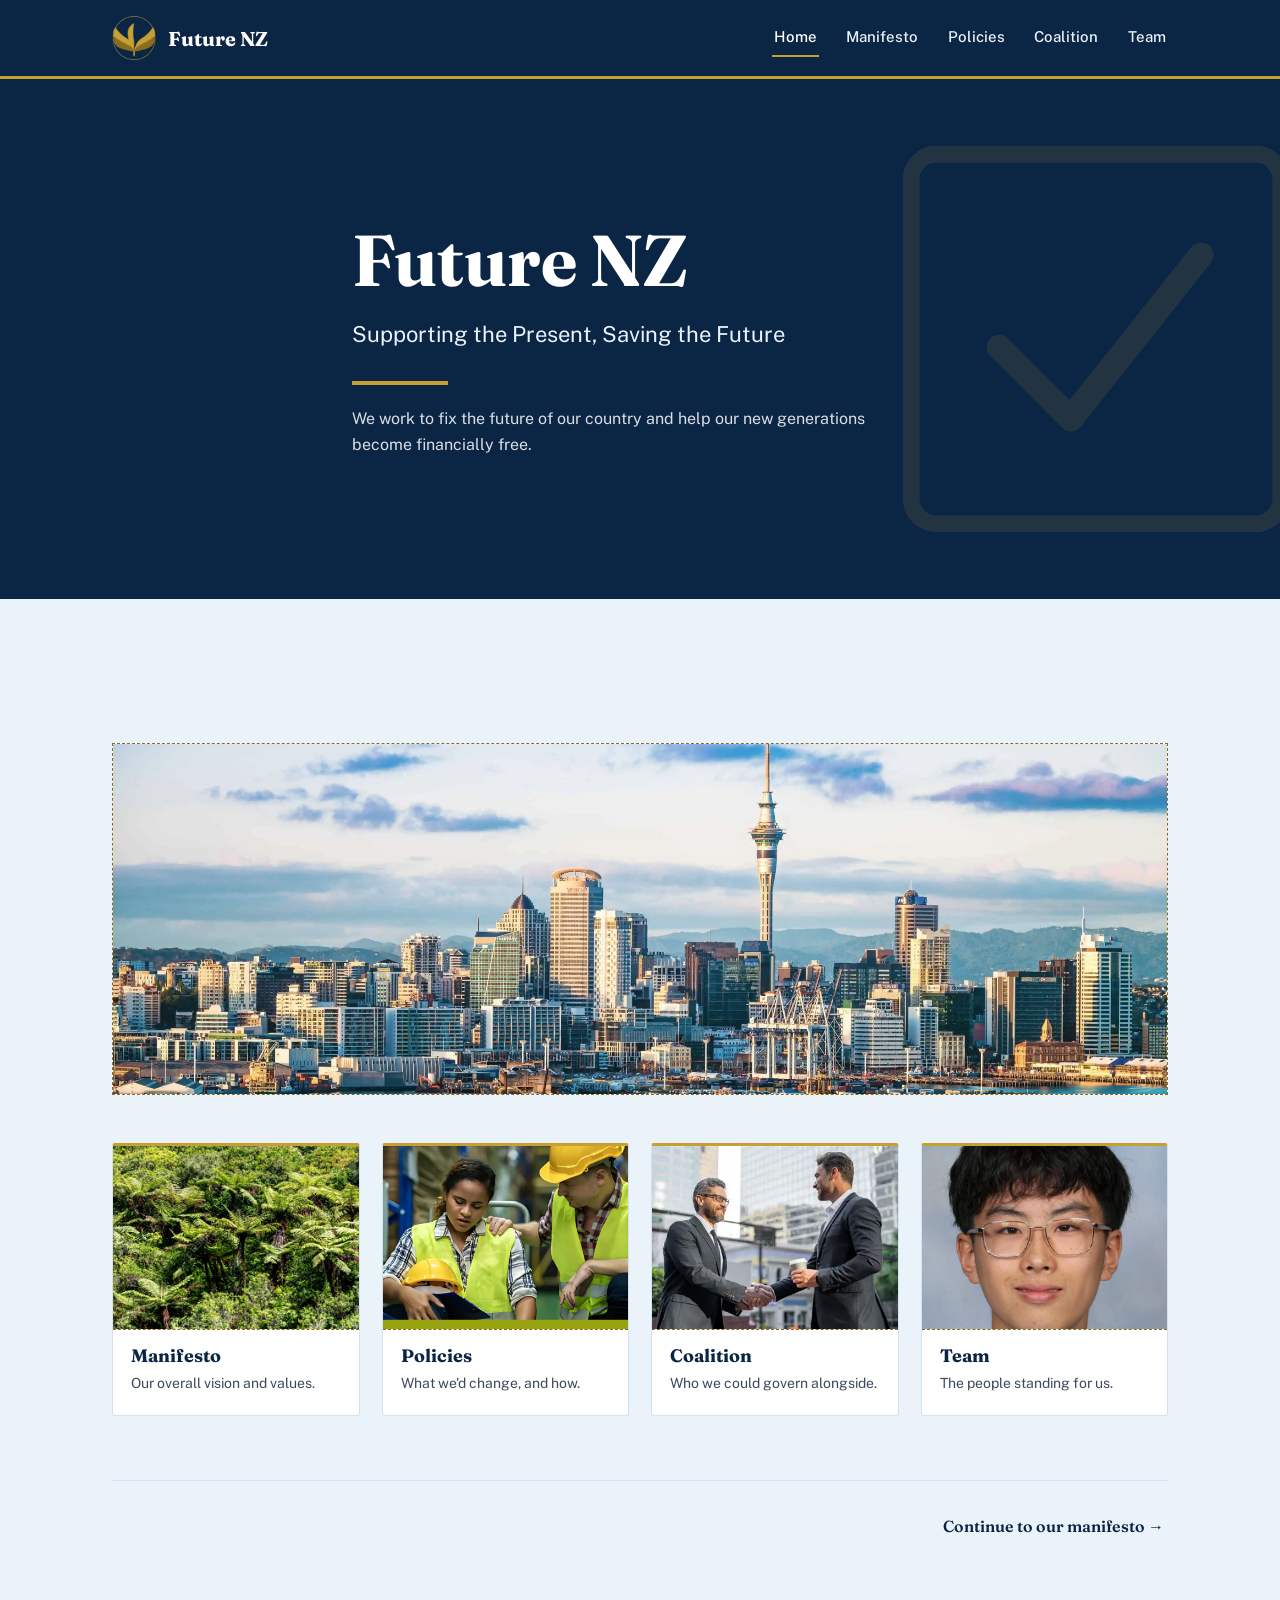
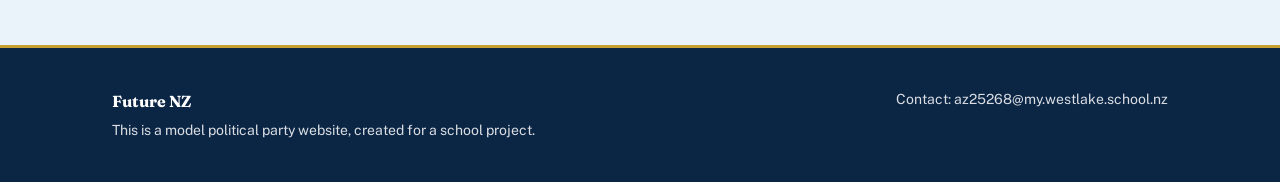
==== commit d5f0d5b8: "Update index.html" ====
--- a/index.html
+++ b/index.html
@@ -197,7 +197,7 @@
   <div class="footer-inner">
     <div>
       <!-- EDIT: party name, repeated in the footer -->
-      <strong>Party Name</strong>
+      <strong>Future NZ</strong>
       <!-- EDIT: short footer note -->
       <span>This is a model political party website, created for a school project.</span>
     </div>
